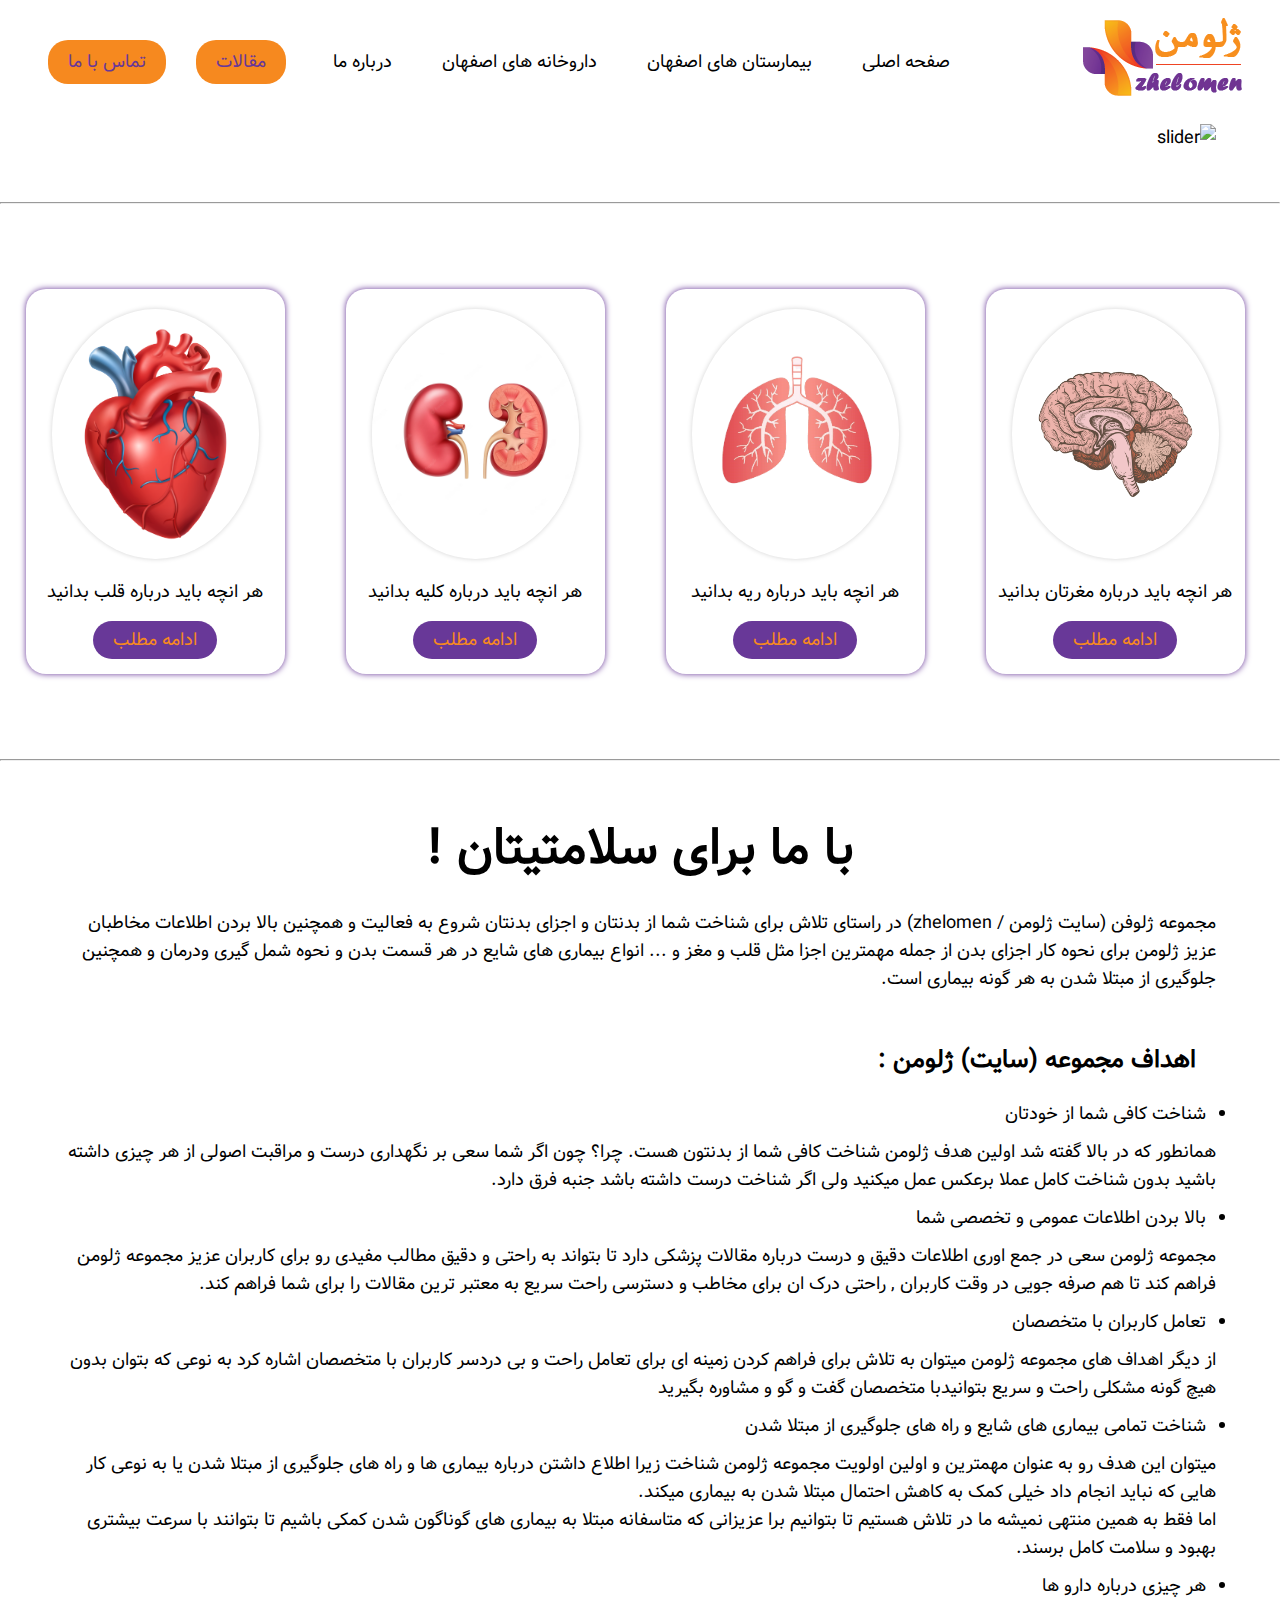
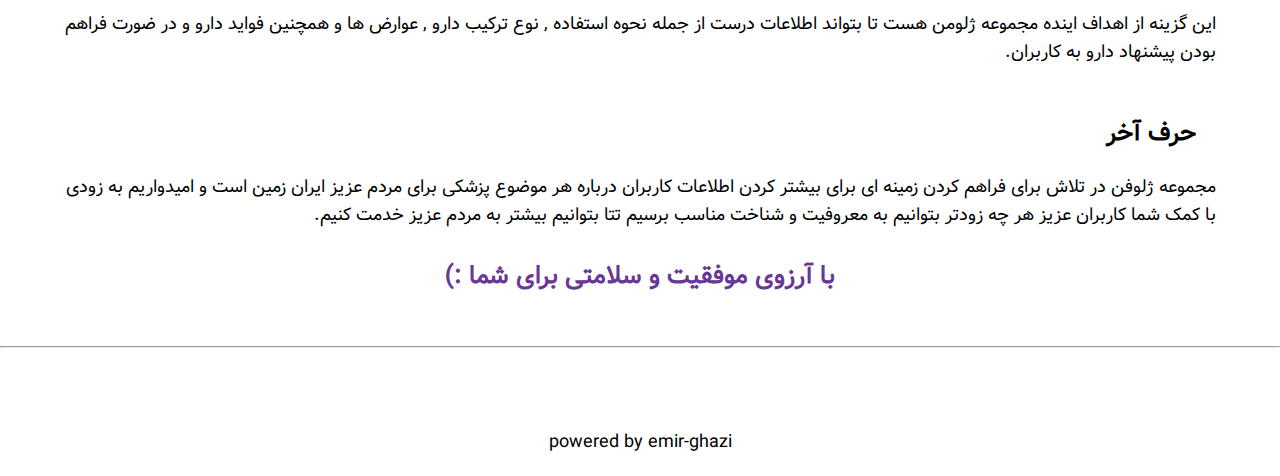
==== index.html @ ad312253 "Add files via upload" ====
<!DOCTYPE html>
<html lang="en">

<head>
    <meta charset="UTF-8">
    <meta name="viewport" content="width=device-width, initial-scale=1.0">
    <title>ژلومن / zhelomen</title>
    <link rel="shortcut icon" href="photo/favicon.png" type="image/x-icon">
    <link rel="stylesheet" href="css/homestyle.css">
    <link rel="stylesheet" href="css/media.css">
</head>

<body>
    <header>
        <div class="header-top">
            <div class="res-icon">
                <input type="checkbox" id="menu-ham-button" hidden>
                <label for="menu-ham-button">
                    <img src="photo/menu hamber.png" width="50px">
                    <img src="photo/colsejpg.jpg" width="50px">
                </label>
                <nav>
                    <ul>
                        <li><a href="index.html">صفحه اصلی</a></li>
                        <hr>
                        <li><a href="hospital-esf.html">بیمارستان های اصفهان</a></li>
                        <hr>
                        <li><a href="darokhane.html">داروخانه های اصفهان</a></li>
                        <hr>
                        <li><a href="#about">درباره ما</a></li>
                    </ul>
                </nav>
            </div>
            <div class="logo">
                <a href="index.html"><img src="photo/logo.png" alt="Logo"></a>
            </div>
            <nav>
                <ul>
                    <li><a href="index.html">صفحه اصلی</a></li>
                    <li><a href="hospital-esf.html">بیمارستان های اصفهان</a></li>
                    <li><a href="darokhane.html">داروخانه های اصفهان</a></li>
                    <li><a href="#about">درباره ما</a></li>
                </ul>
            </nav>
            <div class="nav-button">
                <a href="#article">مقالات</a>
                <button id="number">تماس با ما</button>
            </div>
        </div>
        <div class="header-bottom">
            <div class="slider">
                <img src="photo/slider copy.bmp" alt="slider">
            </div>
        </div>
    </header>
    <hr>
    <main>
        <section id="article">
            <div class="container-section">
                <div class="img-body">
                    <img src="photo/brain.png" alt="brain">
                </div>
                <div class="desc">
                    <p>هر انچه باید درباره مغرتان بدانید</p>
                </div>
                <div class="button">
                    <a href="about brain.html">ادامه مطلب</a>
                </div>
            </div>
            <div class="container-section">
                <div class="img-body">
                    <img src="photo/rie.png" alt="brain">
                </div>
                <div class="desc">
                    <p>هر انچه باید درباره ریه بدانید</p>
                </div>
                <div class="button">
                    <a href="about riye.html">ادامه مطلب</a>
                </div>
            </div>
            <div class="container-section">
                <div class="img-body">
                    <img src="photo/kolye.webp" alt="brain">
                </div>
                <div class="desc">
                    <p>هر انچه باید درباره کلیه بدانید</p>
                </div>
                <div class="button">
                    <a href="about kolye.html">ادامه مطلب</a>
                </div>
            </div>
            <div class="container-section">
                <div class="img-body">
                    <img src="photo/heart.png" alt="brain">
                </div>
                <div class="desc">
                    <p>هر انچه باید درباره قلب بدانید</p>
                </div>
                <div class="button">
                    <a href="about heart.html">ادامه مطلب</a>
                </div>
            </div>
        </section>
        <hr>
        <div class="bottom-section" id="about">
            <h2>با ما برای سلامتیتان !</h2>
            <p>مجموعه ژلوفن (سایت ژلومن / zhelomen) در راستای تلاش برای شناخت شما از بدنتان و اجزای بدنتان شروع به
                فعالیت و همچنین بالا بردن اطلاعات مخاطبان عزیز ژلومن برای نحوه کار اجزای بدن از جمله مهمترین اجزا مثل
                قلب و مغز و ... انواع بیماری های شایع در هر قسمت بدن و نحوه شمل گیری ودرمان و همچنین جلوگیری از مبتلا شدن به هر گونه بیماری است.</p>
        <br>
        <h3>اهداف مجموعه (سایت) ژلومن :</h3>
        <ul>
            <li>شناخت کافی شما از خودتان</li>
            <p>همانطور که در بالا گفته شد اولین هدف ژلومن شناخت کافی شما از بدنتون هست. چرا؟ چون اگر شما سعی بر نگهداری درست و مراقبت اصولی از هر چیزی داشته باشید بدون شناخت کامل عملا برعکس عمل میکنید ولی اگر شناخت درست داشته باشد جنبه فرق دارد. </p>
            <li>بالا بردن اطلاعات عمومی و تخصصی شما</li>
            <p>مجموعه ژلومن سعی در جمع اوری اطلاعات دقیق و درست درباره مقالات پزشکی دارد تا بتواند به راحتی و دقیق مطالب مفیدی رو برای کاربران عزیز مجموعه ژلومن فراهم کند  تا هم صرفه جویی در وقت کاربران , راحتی درک ان برای مخاطب و دسترسی راحت سریع به معتبر ترین مقالات را برای شما فراهم کند.</p>
            <li>تعامل کاربران با متخصصان</li>
            <p>از دیگر اهداف های مجموعه ژلومن میتوان به تلاش برای فراهم کردن زمینه ای برای تعامل راحت و بی دردسر کاربران با متخصصان اشاره کرد به نوعی که بتوان بدون هیچ گونه مشکلی راحت و سریع بتوانیدبا متخصصان گفت و گو و مشاوره بگیرید</p>
            <li>شناخت تمامی بیماری های شایع و راه های جلوگیری از مبتلا شدن</li>
            <p>میتوان این هدف رو به عنوان مهمترین و اولین اولویت مجموعه ژلومن شناخت زیرا اطلاع داشتن درباره بیماری ها و راه های جلوگیری از مبتلا شدن یا به نوعی کار هایی که نباید انجام داد خیلی کمک به کاهش احتمال مبتلا شدن به بیماری میکند. </p>
            <p>اما فقط به همین منتهی نمیشه ما در تلاش هستیم تا بتوانیم برا عزیزانی که متاسفانه مبتلا به بیماری های گوناگون شدن کمکی باشیم تا بتوانند با سرعت بیشتری بهبود و سلامت کامل برسند.</p>
            <li>هر چیزی درباره دارو ها</li>
            <p>این گزینه از اهداف اینده مجموعه ژلومن هست تا بتواند اطلاعات درست از جمله نحوه استفاده , نوع ترکیب دارو , عوارض ها و همچنین فواید دارو  و در ضورت فراهم بودن پیشنهاد دارو به کاربران.</p>
            <br>
            <h3>حرف آخر</h3>
            <p>مجموعه ژلوفن در تلاش برای  فراهم کردن زمینه ای برای بیشتر کردن اطلاعات کاربران درباره هر موضوع پزشکی برای مردم عزیز ایران زمین است و امیدواریم به زودی با کمک شما کاربران عزیز هر چه زودتر بتوانیم  به معروفیت و شناخت مناسب برسیم تتا بتوانیم بیشتر به مردم عزیز خدمت کنیم. </p>
            <br>
            <h4>با آرزوی موفقیت و سلامتی برای شما :)</h4>
        </ul>    
        </div>
        <hr>
    </main>
    <footer>
        <p>powered by emir-ghazi</p>
    </footer>
</body>
<script src="script/numberId.js"></script>

</html>
---- css/homestyle.css ----
@font-face {
    font-family: vazir;
    src: url("../font/Vazir.woff") format("woff");
}

:root {
    --orange: #f6891f;
    --purple: #683898;
}

* {
    padding: 0;
    margin: 0;
    box-sizing: border-box;
    font-family: vazir;
    font-size: 18px;
    direction: rtl;
}

.header-top {
    display: grid;
    grid-template-columns: 20% 50% 20%;
    justify-content: space-around;
    align-items: center;
    margin: 15px;
}

.res-icon {
    display: none;
}

.res-icon label img:last-child {
    display: none;
    margin-right: 55px;
    margin-bottom: 10px;
}

.res-icon nav ul {
    margin-top: 10px;
    position: fixed;
    left: 0;
    top: 0;
    height: 100%;
    width: 30%;
    background-color: white;
    border-right: 1px solid;
    display: flex;
    flex-direction: column;
    transition: all 250ms ease-out;
    -webkit-transition: all 250ms ease-out;
    -moz-transition: all 250ms ease-out;
    -ms-transition: all 250ms ease-out;
    -o-transition: all 250ms ease-out;
    z-index: 100;
    transform: translateX(-300px);
    -webkit-transform: translateX(-300px);
    -moz-transform: translateX(-300px);
    -ms-transform: translateX(-300px);
    -o-transform: translateX(-300px);
}

#menu-ham-button:checked+label+nav ul {
    transform: translateX(0);
    -webkit-transform: translateX(0);
    -moz-transform: translateX(0);
    -ms-transform: translateX(0);
    -o-transform: translateX(0);
}

#menu-ham-button:checked+label img:first-child {
    display: none;
}

#menu-ham-button:checked+label img:last-child {
    display: block;
}

nav ul {
    list-style-type: none;
    display: flex;
    gap: 50px;
    padding: 3px;
}

nav ul li a {
    color: black;
    text-decoration: none;
}

nav ul li a:hover {
    color: var(--orange);
    border-bottom: 3px solid var(--purple);
    padding-bottom: 5px;
    transition: all ease-out 200ms;
    -webkit-transition: all ease-out 200ms;
    -moz-transition: all ease-out 200ms;
    -ms-transition: all ease-out 200ms;
    -o-transition: all ease-out 200ms;
}

.nav-button{
    display: flex;
    gap: 30px;
}

.nav-button button ,.nav-button a{
    outline: 0;
    border: 0;
    text-decoration: none;
    padding: 8px 20px;
    border-radius: 20px;
    -webkit-border-radius: 20px;
    -moz-border-radius: 20px;
    -ms-border-radius: 20px;
    -o-border-radius: 20px;
    transition: 800ms;
    -webkit-transition: 800ms;
    -moz-transition: 800ms;
    -ms-transition: 800ms;
    -o-transition: 800ms;
}

.nav-button button:hover ,.nav-button a:hover{
    transform: scale(1.1);
    transition: all ease-in-out 300ms;
    -webkit-transition: all ease-in-out 300ms;
    -moz-transition: all ease-in-out 300ms;
    -ms-transition: all ease-in-out 300ms;
    -o-transition: all ease-in-out 300ms;
    -webkit-transform: scale(1.1);
    -moz-transform: scale(1.1);
    -ms-transform: scale(1.1);
    -o-transform: scale(1.1);
}

.nav-button button ,.nav-button a {
    background-color: var(--orange);
    color: var(--purple);
}

.nav-button button:hover ,.nav-button a:hover {
    background-color: var(--purple);
    color: var(--orange);
}


.slider {
    width: 90%;
    margin: auto auto 50px auto;
}

.slider img {
    width: 100%;
}

section {
    display: grid;
    grid-template-columns: repeat(4, 1fr);
    justify-content: space-evenly;
}

.container-section {
    width: 81%;
    box-shadow: 0 0 6px -0.5px var(--purple);
    border-radius: 20px;
    margin: 35px;
    padding-bottom: 20px;
    -webkit-border-radius: 20px;
    -moz-border-radius: 20px;
    -ms-border-radius: 20px;
    -o-border-radius: 20px;
    text-align: center;
    transition: all ease-in 200ms;
    -webkit-transition: all ease-in 200ms;
    -moz-transition: all ease-in 200ms;
    -ms-transition: all ease-in 200ms;
    -o-transition: all ease-in 200ms;
}

.container-section:hover {
    transform: scale(1.1);
    -webkit-transform: scale(1.1);
    -moz-transform: scale(1.1);
    -ms-transform: scale(1.1);
    -o-transform: scale(1.1);
}

.container-section:hover img {
    box-shadow: 0 0 5px -0.7px var(--orange);
}

.img-body img {
    margin-top: 20px;
    width: 80%;
    height: 250px;
    object-fit: contain;
    box-shadow: 0 0 5px lightgray;
    border-radius: 50%;
    -webkit-border-radius: 50%;
    -moz-border-radius: 50%;
    -ms-border-radius: 50%;
    -o-border-radius: 50%;
}

.desc {
    margin: 10px 0 20px;
}

.button a {
    text-decoration: none;
    color: var(--orange);
    margin-bottom: 100px;
    padding: 5px 20px;
    margin-top: 10px;
    background-color: var(--purple);
    border-radius: 20px;
    -webkit-border-radius: 20px;
    -moz-border-radius: 20px;
    -ms-border-radius: 20px;
    -o-border-radius: 20px;
}

.button a:hover {
    background-color: var(--orange);
    color: var(--purple);
    transition: all ease-out 300ms;
    -webkit-transition: all ease-out 300ms;
    -moz-transition: all ease-out 300ms;
    -ms-transition: all ease-out 300ms;
    -o-transition: all ease-out 300ms;
}

hr {
    margin: 50px 0;
}
.bottom-section h2{
    text-align: center;
    font-size: 50px;
    margin: 20px;
}
.bottom-section{
    width: 90%;
    margin: auto;
}
.bottom-section li{
    margin: 10px;
}
.bottom-section h3{
    font-size: 25px;
    margin: 20px;
}
.bottom-section h4{
    text-align: center;
    color: var(--purple);
    font-size: 25px
}
footer {
    text-align: center;
    padding: 30px 0 20px;
}
---- css/media.css ----
@media (max-width:1226px) {
    .header-top {
        grid-template-columns: 20% 70%;
    }

    .logo {
        margin: auto;
    }

    .nav-button {
        display: none;
    }

    section {
        grid-template-columns: repeat(3, 1fr);
    }
}

@media (max-width:862px) {
    section {
        grid-template-columns: repeat(2, 1fr);
    }

    .nav-button a {
        margin: 10px;
    }

    nav {
        display: none;
    }

    .res-icon nav {
        display: flex;
    }

    .res-icon,
    .nav-button {
        display: block;
    }

    .header-top {
        grid-template-columns: 20% 30% 40%;
        justify-content: space-between;
        text-align: center;
    }
}

@media (max-width:662px) {
    .nav-button {
        display: none;
    }

    .header-top {
        grid-template-columns: 30% 50%;
        justify-content: space-between;
        text-align: center;
    }

    .header-bottom {
        display: none;
    }

    section {
        grid-template-columns: 1fr;
    }

    article {
        grid-template-columns: 1fr;
    }

    article .left {
        grid-template-columns: 1fr 1fr;
        margin-top: 20px;
    }
}
@media (max-width:640px) {
    .text h1 span{
        display: none;
    }
    .link h3{
        font-size: 25px;
    }
}
@media (max-width:611px) {
    .text h1{
        font-size: 25px;
    }
    .link h3{
        font-size: 18px;
    }
}
@media (max-width:611px) {
    .res-icon nav ul {
        width: 50%;
    }
}
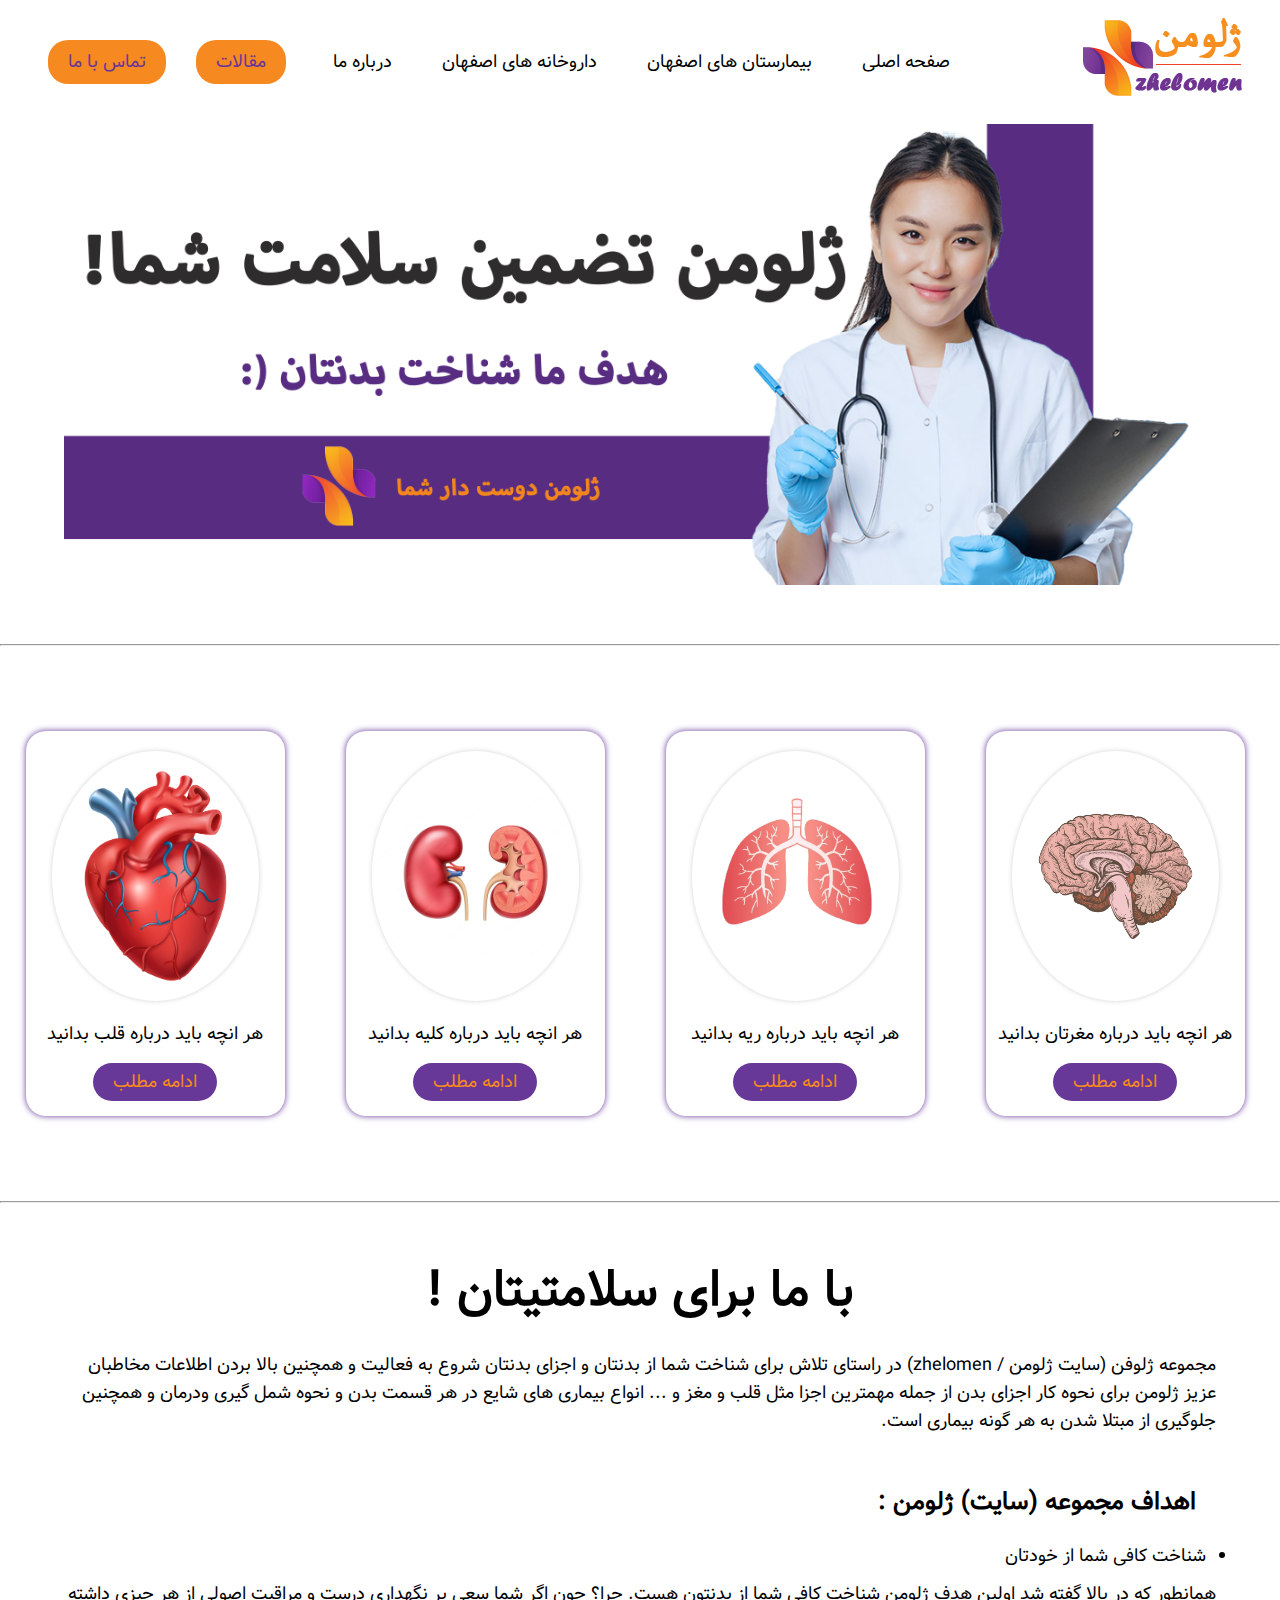
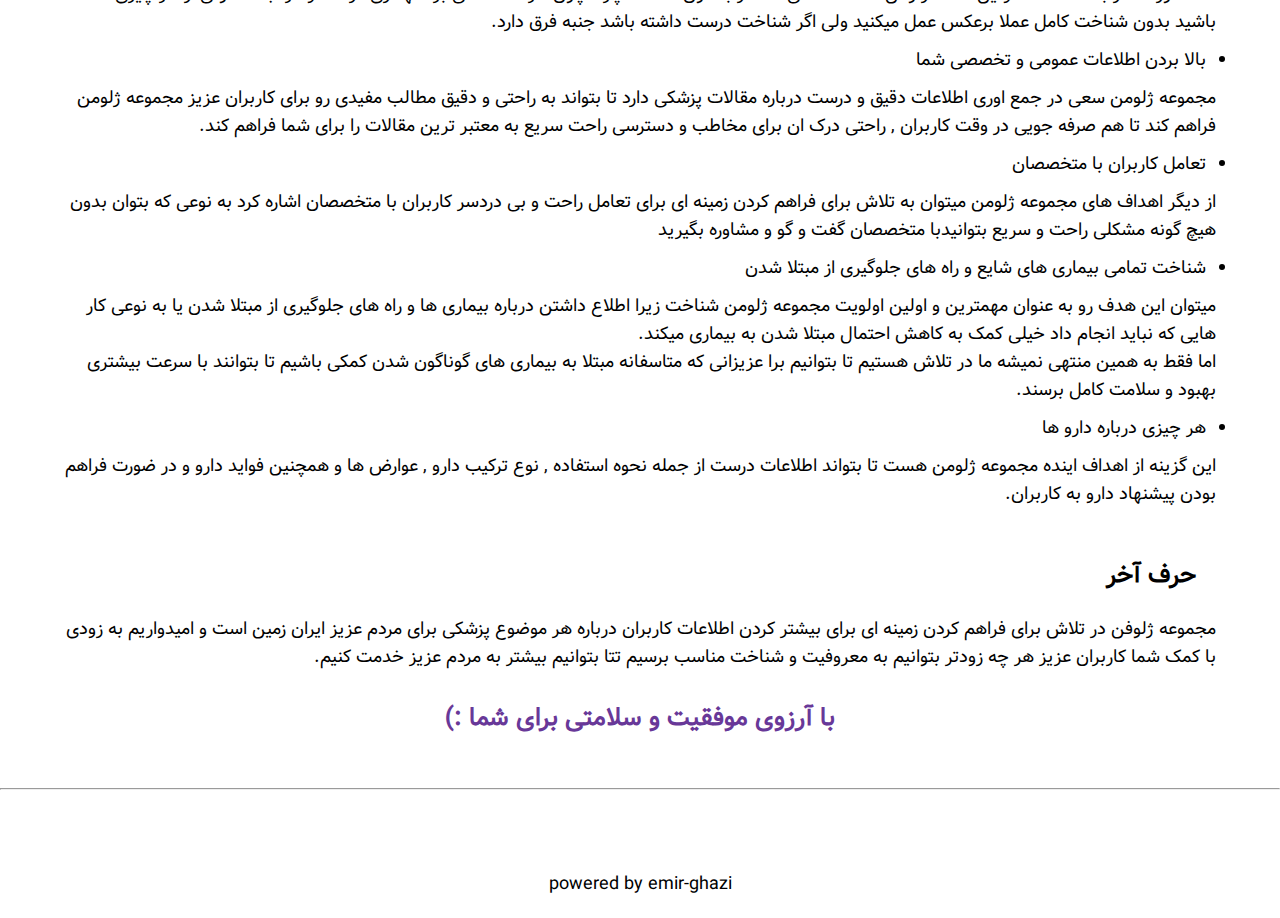
==== commit 8ce809db: "Add files via upload" ====
--- a/index.html
+++ b/index.html
@@ -17,7 +17,7 @@
                 <input type="checkbox" id="menu-ham-button" hidden>
                 <label for="menu-ham-button">
                     <img src="photo/menu hamber.png" width="50px">
-                    <img src="photo/colsejpg.jpg" width="50px">
+                    <img src="photo/colsejpg.webp" width="50px">
                 </label>
                 <nav>
                     <ul>
@@ -32,7 +32,7 @@
                 </nav>
             </div>
             <div class="logo">
-                <a href="index.html"><img src="photo/logo.png" alt="Logo"></a>
+                <a href="index.html"><img src="photo/logo.webp" alt="Logo"></a>
             </div>
             <nav>
                 <ul>
@@ -49,7 +49,7 @@
         </div>
         <div class="header-bottom">
             <div class="slider">
-                <img src="photo/slider copy.bmp" alt="slider">
+                <img src="photo/slider.webp" alt="slider">
             </div>
         </div>
     </header>
@@ -91,7 +91,7 @@
             </div>
             <div class="container-section">
                 <div class="img-body">
-                    <img src="photo/heart.png" alt="brain">
+                    <img src="photo/heart.webp" alt="brain">
                 </div>
                 <div class="desc">
                     <p>هر انچه باید درباره قلب بدانید</p>
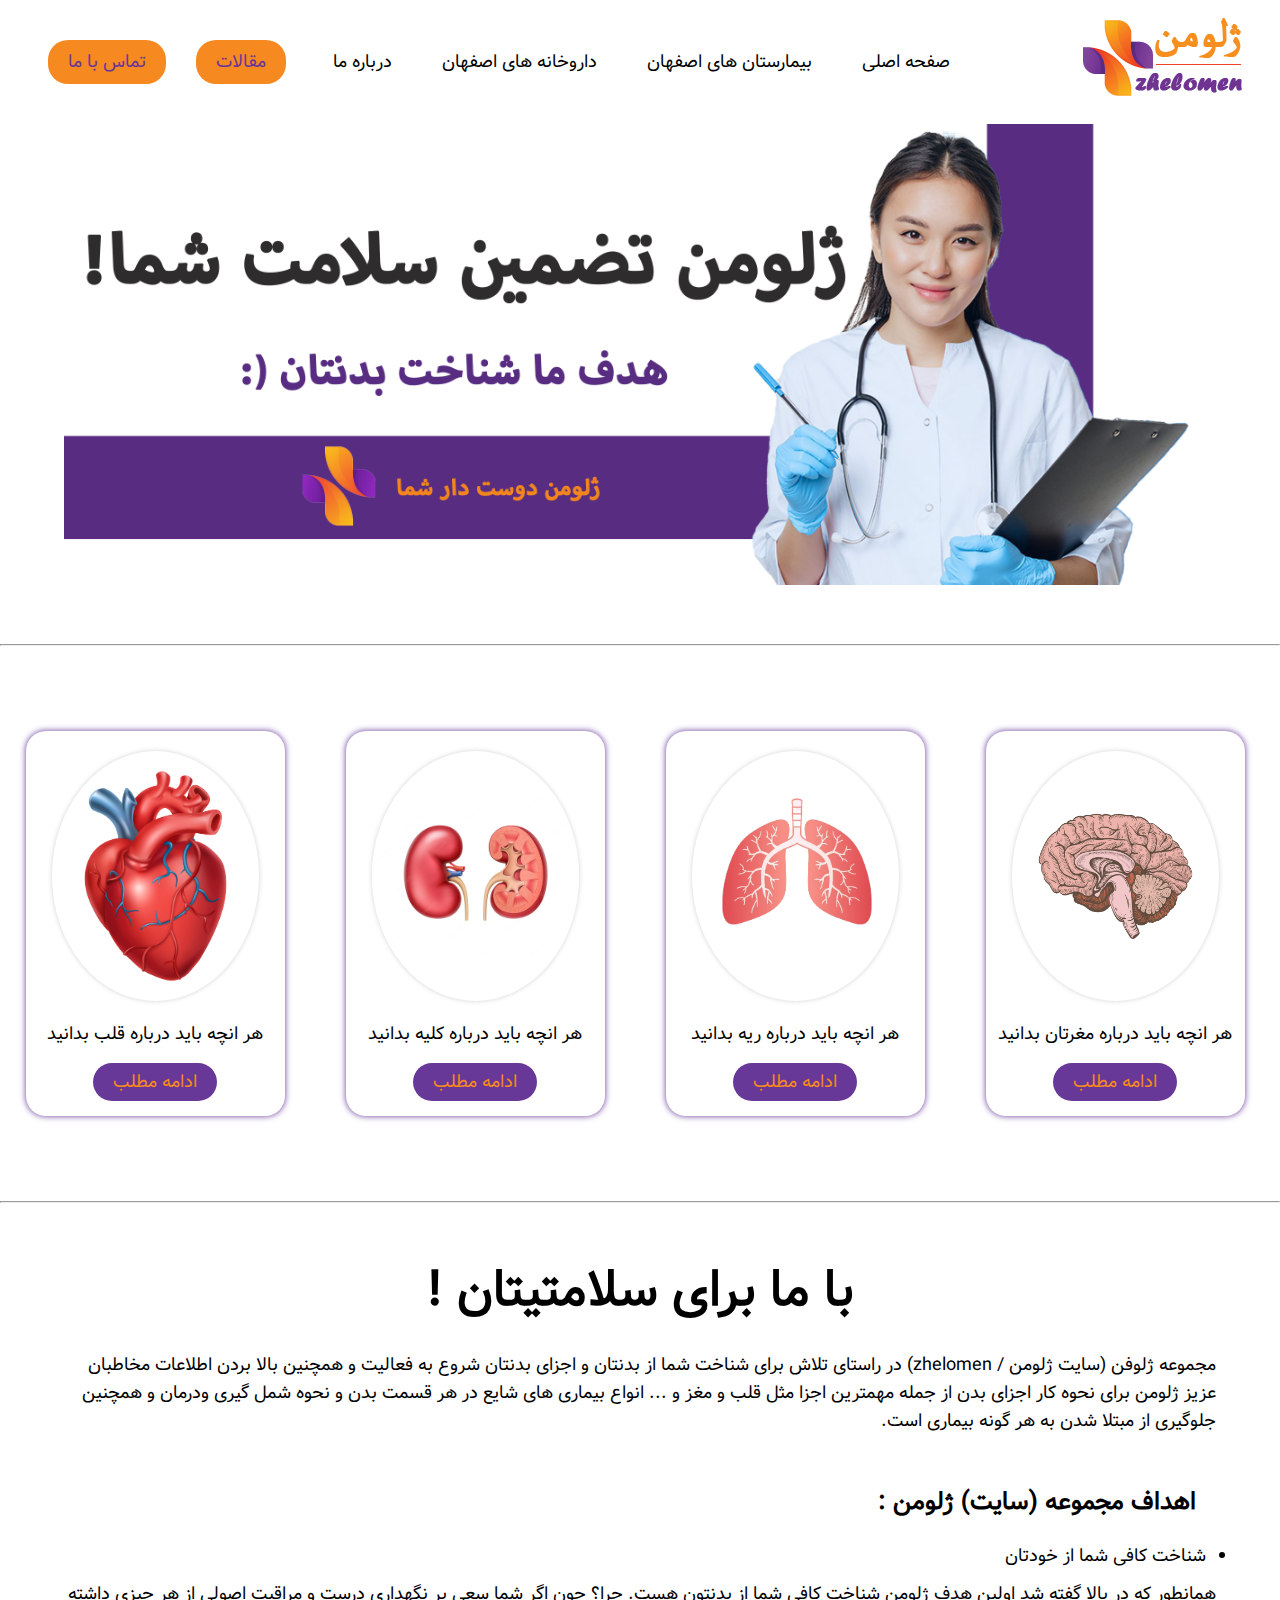
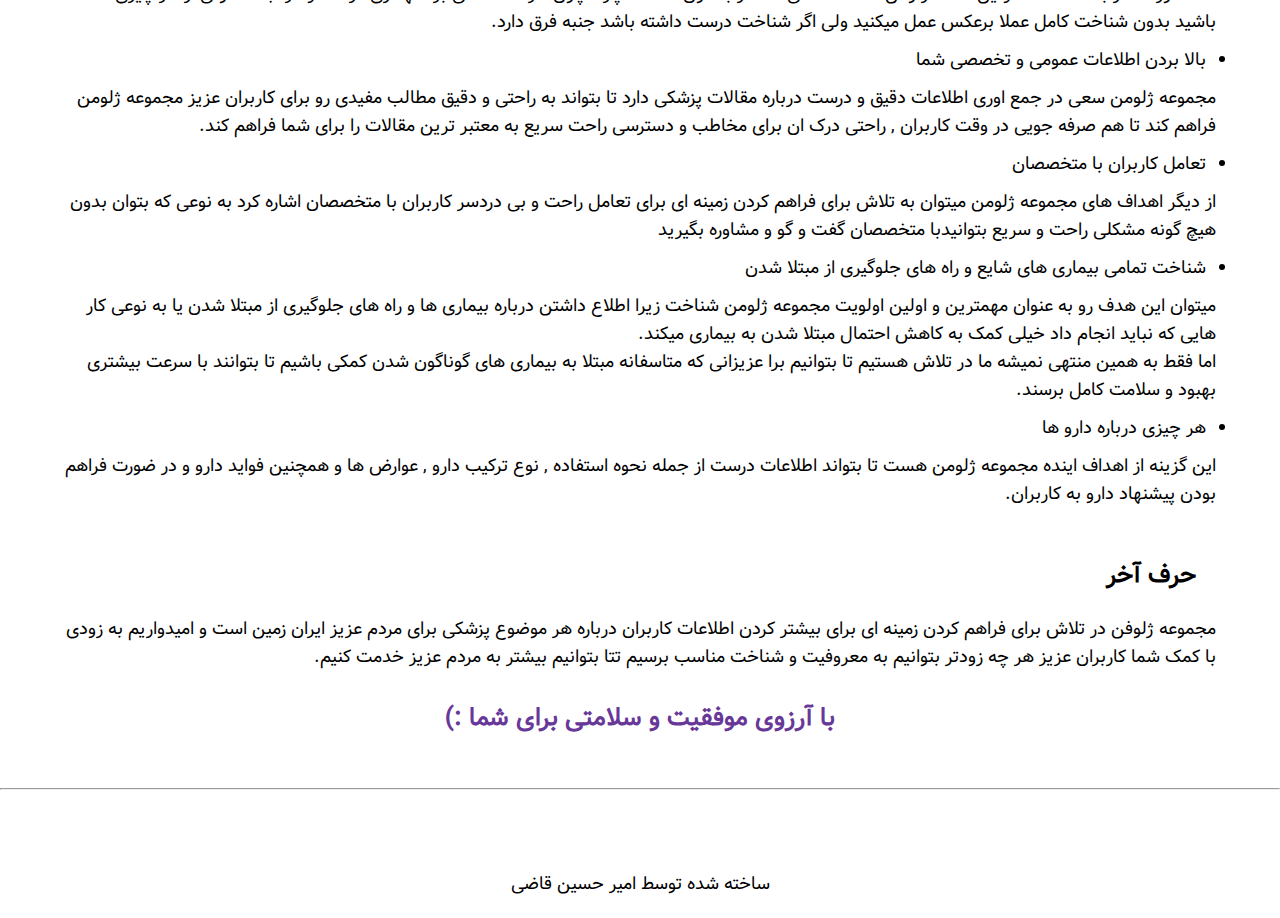
==== commit cdedd455: "Add files via upload" ====
--- a/index.html
+++ b/index.html
@@ -131,7 +131,7 @@
         <hr>
     </main>
     <footer>
-        <p>powered by emir-ghazi</p>
+        <p>ساخته شده توسط امیر حسین قاضی</p>
     </footer>
 </body>
 <script src="script/numberId.js"></script>
--- a/css/homestyle.css
+++ b/css/homestyle.css
@@ -9,6 +9,7 @@
 }
 
 * {
+    scroll-behavior: smooth;
     padding: 0;
     margin: 0;
     box-sizing: border-box;
@@ -36,27 +37,30 @@
 }
 
 .res-icon nav ul {
-    margin-top: 10px;
+    box-shadow: 0 0 5px gray;
+    padding: 5px;
     position: fixed;
     left: 0;
     top: 0;
     height: 100%;
     width: 30%;
     background-color: white;
-    border-right: 1px solid;
+    border-top-right-radius: 10px;
+    border-bottom-right-radius: 10px;
     display: flex;
     flex-direction: column;
-    transition: all 250ms ease-out;
-    -webkit-transition: all 250ms ease-out;
-    -moz-transition: all 250ms ease-out;
-    -ms-transition: all 250ms ease-out;
-    -o-transition: all 250ms ease-out;
-    z-index: 100;
+    gap: 0;
+    transition: 900ms;
+    -webkit-transition: 900ms;
+    -moz-transition: 900ms;
+    -ms-transition: 900ms;
+    -o-transition: 900ms;
     transform: translateX(-300px);
     -webkit-transform: translateX(-300px);
     -moz-transform: translateX(-300px);
     -ms-transform: translateX(-300px);
     -o-transform: translateX(-300px);
+    z-index: 100;
 }
 
 #menu-ham-button:checked+label+nav ul {
@@ -98,12 +102,13 @@
     -o-transition: all ease-out 200ms;
 }
 
-.nav-button{
+.nav-button {
     display: flex;
     gap: 30px;
 }
 
-.nav-button button ,.nav-button a{
+.nav-button button,
+.nav-button a {
     outline: 0;
     border: 0;
     text-decoration: none;
@@ -120,7 +125,8 @@
     -o-transition: 800ms;
 }
 
-.nav-button button:hover ,.nav-button a:hover{
+.nav-button button:hover,
+.nav-button a:hover {
     transform: scale(1.1);
     transition: all ease-in-out 300ms;
     -webkit-transition: all ease-in-out 300ms;
@@ -133,12 +139,14 @@
     -o-transform: scale(1.1);
 }
 
-.nav-button button ,.nav-button a {
+.nav-button button,
+.nav-button a {
     background-color: var(--orange);
     color: var(--purple);
 }
 
-.nav-button button:hover ,.nav-button a:hover {
+.nav-button button:hover,
+.nav-button a:hover {
     background-color: var(--purple);
     color: var(--orange);
 }
@@ -233,28 +241,64 @@
 hr {
     margin: 50px 0;
 }
-.bottom-section h2{
+
+.bottom-section h2 {
     text-align: center;
     font-size: 50px;
     margin: 20px;
 }
-.bottom-section{
+
+.bottom-section {
     width: 90%;
     margin: auto;
 }
-.bottom-section li{
+
+.bottom-section li {
     margin: 10px;
 }
-.bottom-section h3{
+
+.bottom-section h3 {
     font-size: 25px;
     margin: 20px;
 }
-.bottom-section h4{
+
+.bottom-section h4 {
     text-align: center;
     color: var(--purple);
     font-size: 25px
 }
+
 footer {
     text-align: center;
     padding: 30px 0 20px;
-}+}
+
+.container {
+    display: none;
+    position: absolute;
+}
+
+.text-area {
+    opacity: 95%;
+    box-shadow: 0 0 5px var(--orange);
+    background-color: var(--purple);
+    color: var(--orange);
+    padding: 20px;
+    display: inline-block;
+    border-radius: 15px;
+    -webkit-border-radius: 15px;
+    -moz-border-radius: 15px;
+    -ms-border-radius: 15px;
+    -o-border-radius: 15px;
+    transition: 500ms;
+    -webkit-transition: 500ms;
+    -moz-transition: 500ms;
+    -ms-transition: 500ms;
+    -o-transition: 500ms;
+
+}
+
+.text-area p {
+    font-size: 15px;
+    color: var(--orange);
+}
